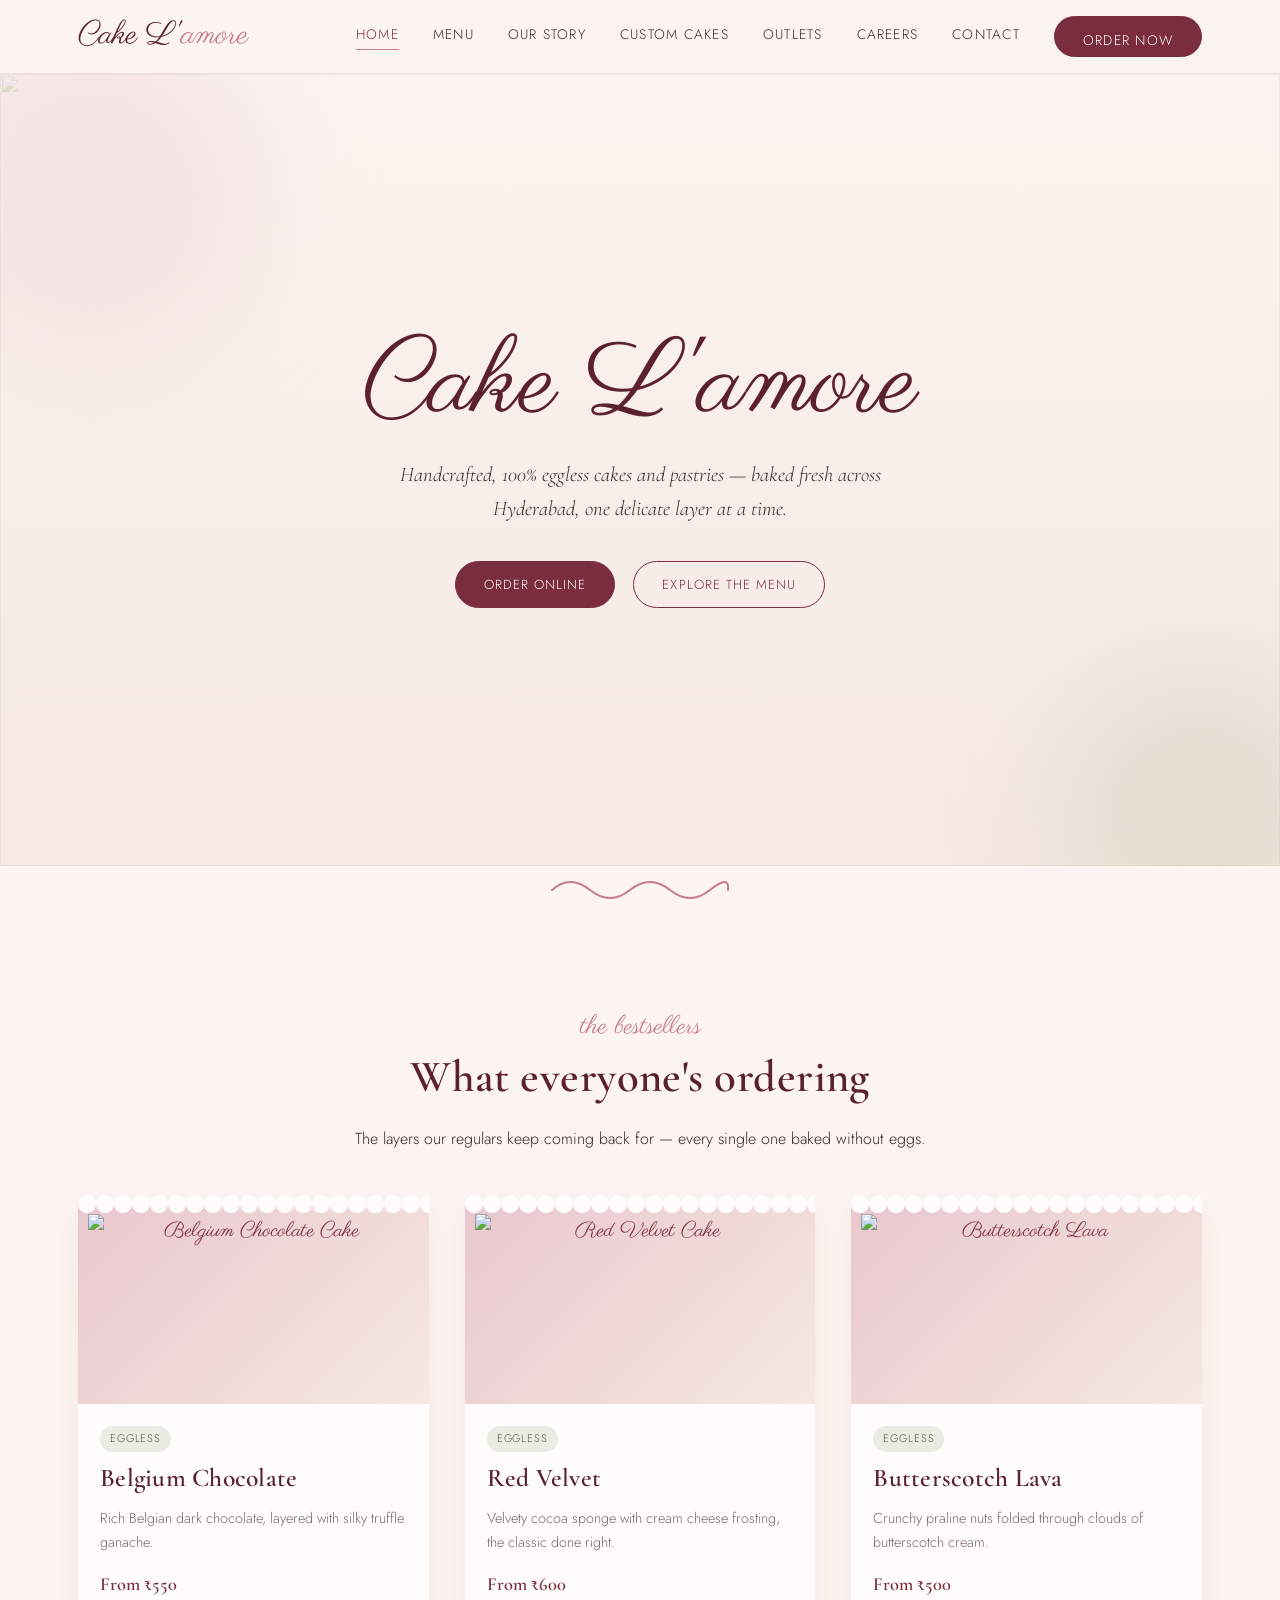
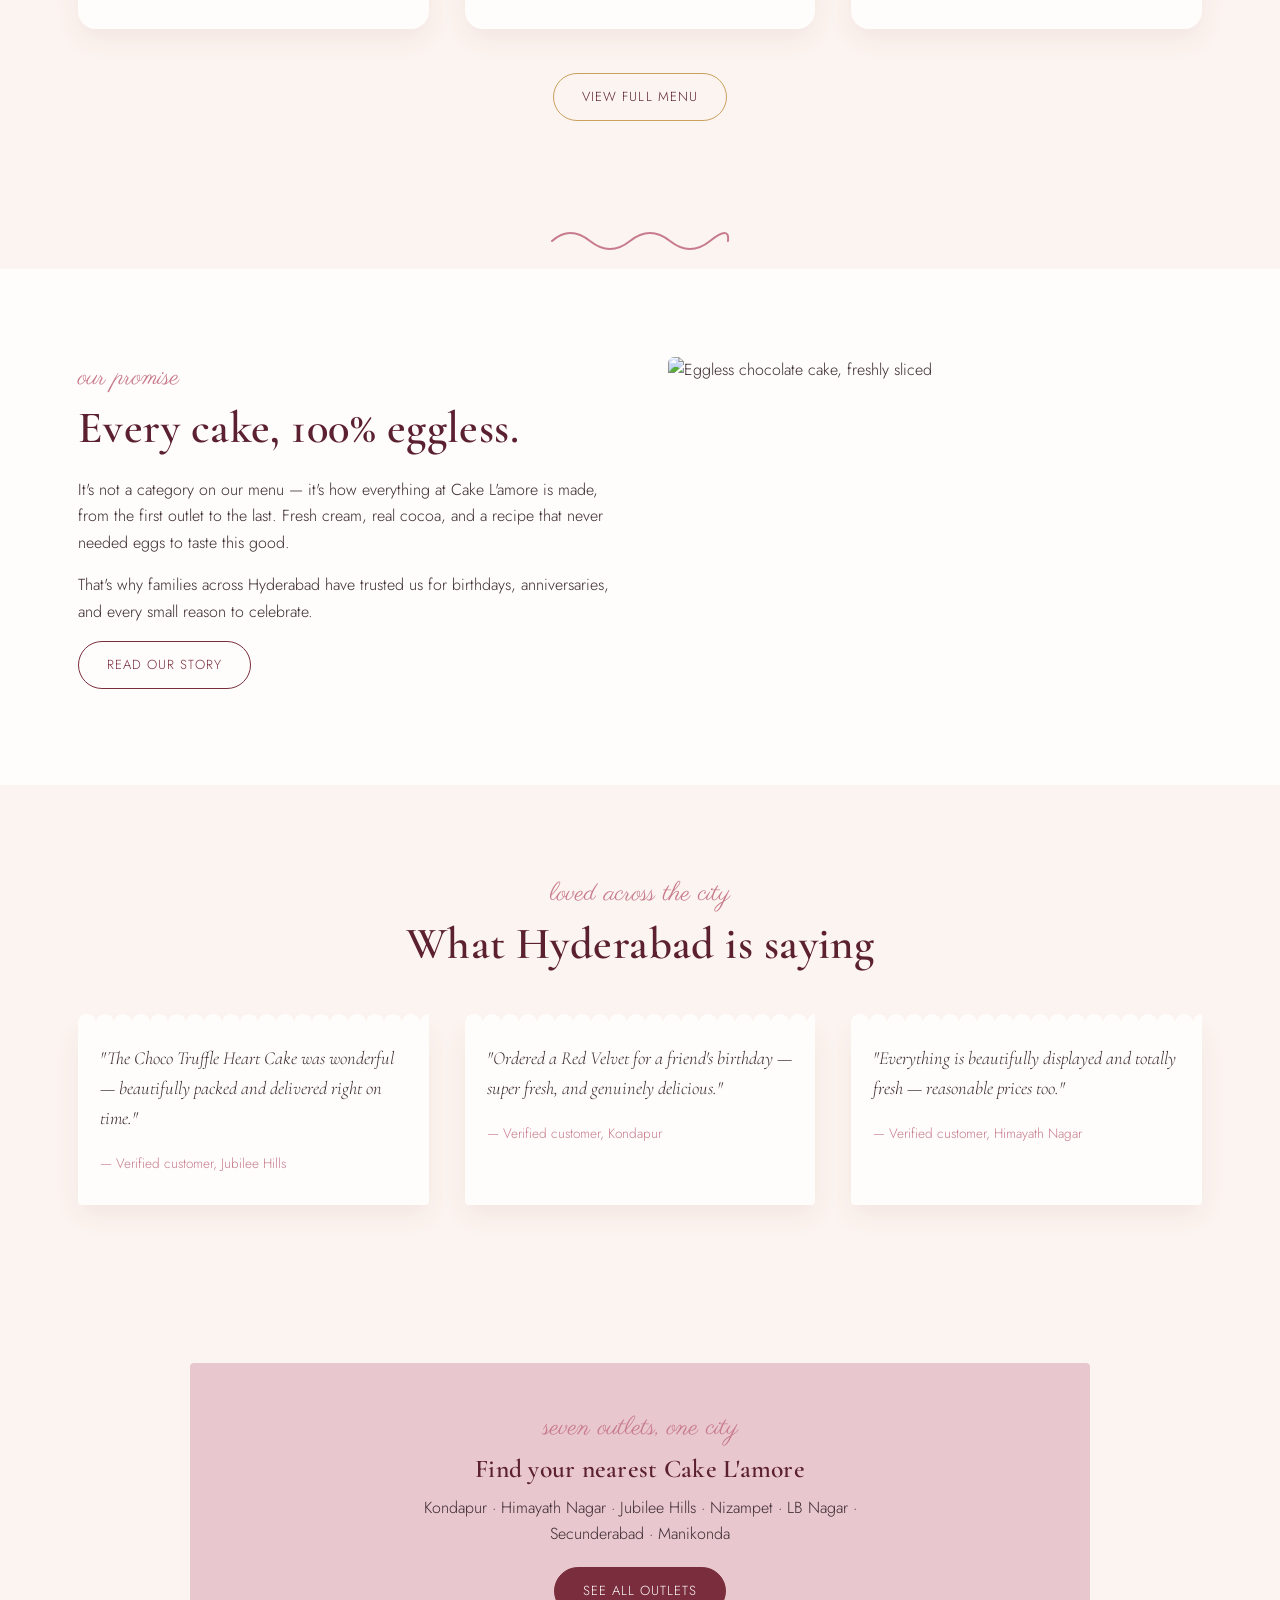
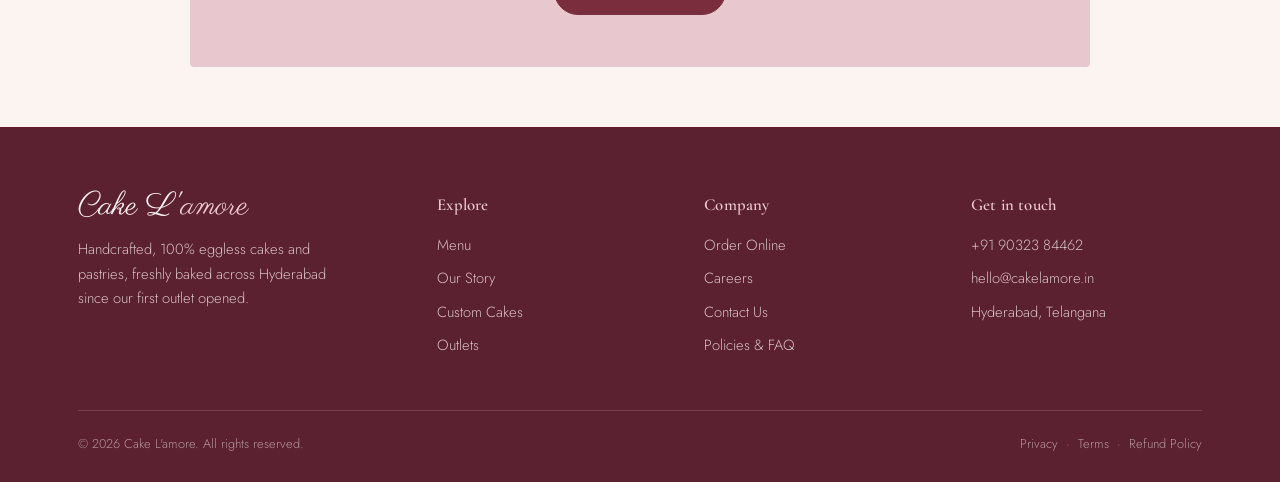
==== index.html @ 60b2424f "Add files via upload" ====
<!DOCTYPE html>
<html lang="en">
<head>
<meta charset="UTF-8">
<meta name="viewport" content="width=device-width, initial-scale=1.0">
<title>Cake L'amore — Handcrafted Eggless Cakes & Pastries, Hyderabad</title>
<meta name="description" content="Cake L'amore — 100% eggless cakes, pastries and desserts, freshly baked across Hyderabad. Order from your nearest outlet today.">
<link rel="stylesheet" href="style.css">
</head>
<body data-page="home">

<div id="loader" aria-hidden="true">
  <svg viewBox="0 0 300 100" xmlns="http://www.w3.org/2000/svg">
    <path d="M20,70 Q40,20 70,60 Q90,90 110,50 Q130,15 160,55 Q185,85 210,45 Q235,15 260,55" />
  </svg>
</div>

<header class="site">
  <div class="nav-inner">
    <a href="index.html" class="wordmark">Cake L'<span>amore</span></a>
    <nav class="links">
      <a href="index.html" data-nav="home">Home</a>
      <a href="menu.html" data-nav="menu">Menu</a>
      <a href="our-story.html" data-nav="story">Our Story</a>
      <a href="custom-cakes.html" data-nav="custom">Custom Cakes</a>
      <a href="outlets.html" data-nav="outlets">Outlets</a>
      <a href="careers.html" data-nav="careers">Careers</a>
      <a href="contact.html" data-nav="contact">Contact</a>
      <a href="order.html" class="btn solid">Order Now</a>
    </nav>
    <button class="hamburger" aria-label="Menu"><span></span><span></span><span></span></button>
  </div>
</header>

<section class="hero">
  <img src="https://images.unsplash.com/photo-1687722157890-9f58d5cd26d4?auto=format&fit=crop&w=1600&q=80" alt="" style="position:absolute;inset:0;width:100%;height:100%;object-fit:cover;opacity:.22;z-index:0">
  <div class="hero-blob a"></div>
  <div class="hero-blob b"></div>
  <div class="container">
    <div class="wordmark-hero">Cake L'amore</div>
    <p class="lede">Handcrafted, 100% eggless cakes and pastries — baked fresh across Hyderabad, one delicate layer at a time.</p>
    <div class="hero-cta">
      <a href="order.html" class="btn solid">Order Online</a>
      <a href="menu.html" class="btn">Explore the Menu</a>
    </div>
  </div>
</section>

<div class="swirl"><svg viewBox="0 0 180 36"><path d="M2,18 Q20,2 40,18 T80,18 T120,18 T160,18 T178,18"/></svg></div>

<section>
  <div class="container">
    <div class="section-head reveal">
      <span class="eyebrow">the bestsellers</span>
      <h2>What everyone's ordering</h2>
      <p>The layers our regulars keep coming back for — every single one baked without eggs.</p>
    </div>
    <div class="grid">
      <article class="card reveal">
        <div class="thumb"><img src="https://images.unsplash.com/photo-1517427294546-5aa121f68e8a?auto=format&fit=crop&w=800&q=80" alt="Belgium Chocolate Cake" loading="lazy"></div>
        <div class="body">
          <span class="tag">Eggless</span>
          <h3>Belgium Chocolate</h3>
          <p style="font-size:.9rem;color:rgba(58,42,46,.7)">Rich Belgian dark chocolate, layered with silky truffle ganache.</p>
          <span class="price">From ₹550</span>
        </div>
      </article>
      <article class="card reveal">
        <div class="thumb"><img src="https://images.unsplash.com/photo-1635117492718-695a17a5977a?auto=format&fit=crop&w=800&q=80" alt="Red Velvet Cake" loading="lazy"></div>
        <div class="body">
          <span class="tag">Eggless</span>
          <h3>Red Velvet</h3>
          <p style="font-size:.9rem;color:rgba(58,42,46,.7)">Velvety cocoa sponge with cream cheese frosting, the classic done right.</p>
          <span class="price">From ₹600</span>
        </div>
      </article>
      <article class="card reveal">
        <div class="thumb"><img src="https://images.unsplash.com/photo-1698688334089-c68105801d02?auto=format&fit=crop&w=800&q=80" alt="Butterscotch Lava" loading="lazy"></div>
        <div class="body">
          <span class="tag">Eggless</span>
          <h3>Butterscotch Lava</h3>
          <p style="font-size:.9rem;color:rgba(58,42,46,.7)">Crunchy praline nuts folded through clouds of butterscotch cream.</p>
          <span class="price">From ₹500</span>
        </div>
      </article>
    </div>
    <div style="text-align:center;margin-top:44px" class="reveal">
      <a href="menu.html" class="btn gold">View Full Menu</a>
    </div>
  </div>
</section>

<div class="swirl"><svg viewBox="0 0 180 36"><path d="M2,18 Q20,2 40,18 T80,18 T120,18 T160,18 T178,18"/></svg></div>

<section style="background:var(--white)">
  <div class="container" style="display:grid;grid-template-columns:1fr 1fr;gap:56px;align-items:center">
    <div class="reveal">
      <span class="eyebrow">our promise</span>
      <h2>Every cake, 100% eggless.</h2>
      <p>It's not a category on our menu — it's how everything at Cake L'amore is made, from the first outlet to the last. Fresh cream, real cocoa, and a recipe that never needed eggs to taste this good.</p>
      <p>That's why families across Hyderabad have trusted us for birthdays, anniversaries, and every small reason to celebrate.</p>
      <a href="our-story.html" class="btn">Read Our Story</a>
    </div>
    <div class="reveal" style="border-radius:6px;height:340px;overflow:hidden">
      <img src="https://images.unsplash.com/photo-1517427294546-5aa121f68e8a?auto=format&fit=crop&w=1000&q=80" alt="Eggless chocolate cake, freshly sliced" style="width:100%;height:100%;object-fit:cover">
    </div>
  </div>
</section>

<section>
  <div class="container">
    <div class="section-head reveal">
      <span class="eyebrow">loved across the city</span>
      <h2>What Hyderabad is saying</h2>
    </div>
    <div class="grid">
      <div class="card reveal" style="border-radius:4px">
        <div class="body">
          <p style="font-style:italic;font-family:var(--display);font-size:1.15rem;color:var(--ink)">"The Choco Truffle Heart Cake was wonderful — beautifully packed and delivered right on time."</p>
          <p style="font-size:.85rem;color:var(--rose);margin:0">— Verified customer, Jubilee Hills</p>
        </div>
      </div>
      <div class="card reveal" style="border-radius:4px">
        <div class="body">
          <p style="font-style:italic;font-family:var(--display);font-size:1.15rem;color:var(--ink)">"Ordered a Red Velvet for a friend's birthday — super fresh, and genuinely delicious."</p>
          <p style="font-size:.85rem;color:var(--rose);margin:0">— Verified customer, Kondapur</p>
        </div>
      </div>
      <div class="card reveal" style="border-radius:4px">
        <div class="body">
          <p style="font-style:italic;font-family:var(--display);font-size:1.15rem;color:var(--ink)">"Everything is beautifully displayed and totally fresh — reasonable prices too."</p>
          <p style="font-size:.85rem;color:var(--rose);margin:0">— Verified customer, Himayath Nagar</p>
        </div>
      </div>
    </div>
  </div>
</section>

<div class="banner reveal">
  <span class="eyebrow">seven outlets, one city</span>
  <h3>Find your nearest Cake L'amore</h3>
  <p style="max-width:480px;margin:0 auto 20px">Kondapur · Himayath Nagar · Jubilee Hills · Nizampet · LB Nagar · Secunderabad · Manikonda</p>
  <a href="outlets.html" class="btn solid">See All Outlets</a>
</div>

<footer class="site">
  <div class="container">
    <div class="foot-grid">
      <div>
        <div class="wordmark">Cake L'<span>amore</span></div>
        <p style="margin-top:14px;max-width:260px">Handcrafted, 100% eggless cakes and pastries, freshly baked across Hyderabad since our first outlet opened.</p>
      </div>
      <div>
        <h4>Explore</h4>
        <a href="menu.html">Menu</a>
        <a href="our-story.html">Our Story</a>
        <a href="custom-cakes.html">Custom Cakes</a>
        <a href="outlets.html">Outlets</a>
      </div>
      <div>
        <h4>Company</h4>
        <a href="order.html">Order Online</a>
        <a href="careers.html">Careers</a>
        <a href="contact.html">Contact Us</a>
        <a href="policies.html">Policies &amp; FAQ</a>
      </div>
      <div>
        <h4>Get in touch</h4>
        <a href="tel:+919032384462">+91 90323 84462</a>
        <a href="mailto:hello@cakelamore.in">hello@cakelamore.in</a>
        <p>Hyderabad, Telangana</p>
      </div>
    </div>
    <div class="foot-bottom">
      <span>© 2026 Cake L'amore. All rights reserved.</span>
      <span><a href="policies.html">Privacy</a> &nbsp;·&nbsp; <a href="policies.html">Terms</a> &nbsp;·&nbsp; <a href="policies.html">Refund Policy</a></span>
    </div>
  </div>
</footer>
<script src="script.js"></script>
</body>
</html>
---- style.css ----
/* ===================================================================
   CAKE L'AMORE — shared stylesheet
   Design language: French patisserie, soft pastel, restrained motion
=================================================================== */

@import url('https://fonts.googleapis.com/css2?family=Cormorant+Garamond:ital,wght@0,400;0,500;0,600;0,700;1,500;1,600&family=Parisienne&family=Jost:wght@300;400;500;600&display=swap');

:root{
  --cream:        #FCF4F0;
  --cream-deep:    #F6E8E2;
  --rose:          #C77B8C;
  --rose-soft:     #E9C7CE;
  --wine:          #7A2E3D;
  --wine-deep:     #5C2130;
  --ink:           #3A2A2E;
  --gold:          #C9A15D;
  --sage:          #A8B89A;
  --white:         #FFFDFB;

  --display: 'Cormorant Garamond', serif;
  --script:  'Parisienne', cursive;
  --body:    'Jost', sans-serif;

  --max: 1180px;
  --radius: 4px;
  --ease: cubic-bezier(.4,.05,.2,1);
}

*,*::before,*::after{ box-sizing:border-box; }
html{ scroll-behavior:smooth; }
body{
  margin:0;
  background:var(--cream);
  color:var(--ink);
  font-family:var(--body);
  font-weight:300;
  line-height:1.65;
  -webkit-font-smoothing:antialiased;
}
img{ max-width:100%; display:block; }
a{ color:inherit; text-decoration:none; }
h1,h2,h3,h4{
  font-family:var(--display);
  font-weight:600;
  color:var(--wine-deep);
  margin:0 0 .5em;
  letter-spacing:.01em;
}
h1{ font-size:clamp(2.6rem,6vw,4.6rem); font-weight:600; line-height:1.08; }
h2{ font-size:clamp(1.9rem,4vw,2.8rem); line-height:1.15; }
h3{ font-size:clamp(1.3rem,2.4vw,1.6rem); line-height:1.25; }
p{ margin:0 0 1em; }
.container{ max-width:var(--max); margin:0 auto; padding:0 28px; }

::selection{ background:var(--rose-soft); color:var(--wine-deep); }
:focus-visible{ outline:2px solid var(--wine); outline-offset:3px; }

/* ---------- eyebrow / script label ---------- */
.eyebrow{
  font-family:var(--script);
  font-size:1.6rem;
  color:var(--rose);
  display:inline-block;
  margin-bottom:.15em;
}

/* ---------- loader ---------- */
#loader{
  position:fixed; inset:0; z-index:999;
  background:var(--cream);
  display:flex; align-items:center; justify-content:center;
  transition:opacity .6s var(--ease), visibility .6s var(--ease);
}
#loader svg{ width:220px; height:auto; }
#loader path{
  fill:none; stroke:var(--gold); stroke-width:2;
  stroke-dasharray:600; stroke-dashoffset:600;
  animation:draw 1.1s var(--ease) forwards;
}
@keyframes draw{ to{ stroke-dashoffset:0; } }
#loader.hide{ opacity:0; visibility:hidden; }
@media (prefers-reduced-motion:reduce){
  #loader{ display:none !important; }
}

/* ---------- header ---------- */
header.site{
  position:sticky; top:0; z-index:100;
  background:rgba(252,244,240,.92);
  backdrop-filter:blur(6px);
  border-bottom:1px solid rgba(122,46,61,.1);
}
.nav-inner{
  max-width:var(--max); margin:0 auto; padding:16px 28px;
  display:flex; align-items:center; justify-content:space-between;
}
.wordmark{
  font-family:var(--script);
  font-size:2rem;
  color:var(--wine-deep);
  line-height:1;
}
.wordmark span{ color:var(--rose); }
nav.links{ display:flex; gap:34px; align-items:center; }
nav.links a{
  font-size:.86rem; letter-spacing:.09em; text-transform:uppercase;
  color:var(--ink); position:relative; padding-bottom:4px;
}
nav.links a::after{
  content:''; position:absolute; left:0; bottom:0; width:0; height:1px;
  background:var(--rose); transition:width .35s var(--ease);
}
nav.links a:hover::after, nav.links a.active::after{ width:100%; }
nav.links a.active{ color:var(--wine); }
.btn{
  display:inline-block; padding:12px 28px;
  font-family:var(--body); font-size:.82rem; letter-spacing:.08em; text-transform:uppercase;
  border:1.5px solid var(--wine); border-radius:100px;
  color:var(--wine); position:relative; overflow:hidden;
  transition:color .4s var(--ease);
}
.btn::before{
  content:''; position:absolute; inset:0; background:var(--wine);
  transform:scaleX(0); transform-origin:left; transition:transform .4s var(--ease); z-index:-1;
}
.btn:hover{ color:var(--white); }
.btn:hover::before{ transform:scaleX(1); }
.btn.solid{ background:var(--wine); color:var(--white); }
.btn.solid::before{ background:var(--wine-deep); }
.btn.gold{ border-color:var(--gold); color:var(--wine-deep); }
.btn.gold::before{ background:var(--gold); }
.btn.gold:hover{ color:var(--wine-deep); }

.hamburger{ display:none; flex-direction:column; gap:5px; cursor:pointer; background:none; border:none; }
.hamburger span{ width:24px; height:1.5px; background:var(--ink); display:block; }

/* ---------- hero ---------- */
.hero{
  min-height:88vh; display:flex; align-items:center; position:relative;
  background:linear-gradient(180deg, var(--cream) 0%, var(--cream-deep) 100%);
  overflow:hidden;
}
.hero .container{ position:relative; z-index:2; text-align:center; }
.hero .wordmark-hero{
  font-family:var(--script); color:var(--wine-deep);
  font-size:clamp(3rem,9vw,6.5rem); line-height:1.05;
}
.hero p.lede{
  font-family:var(--display); font-style:italic; font-size:1.3rem;
  color:var(--ink); max-width:520px; margin:18px auto 34px;
}
.hero-cta{ display:flex; gap:18px; justify-content:center; flex-wrap:wrap; }
.hero-blob{
  position:absolute; border-radius:50%; filter:blur(60px); opacity:.35; z-index:1;
}
.hero-blob.a{ width:340px; height:340px; background:var(--rose-soft); top:-60px; left:-80px; }
.hero-blob.b{ width:280px; height:280px; background:var(--sage); bottom:-80px; right:-60px; opacity:.25; }

/* ---------- swirl divider (signature element) ---------- */
.swirl{ display:flex; justify-content:center; margin:6px 0 10px; }
.swirl svg{ width:180px; height:36px; overflow:visible; }
.swirl path{
  fill:none; stroke:var(--rose); stroke-width:2; stroke-linecap:round;
  stroke-dasharray:400; stroke-dashoffset:400;
  transition:stroke-dashoffset 1.1s var(--ease);
}
.swirl.in-view path{ stroke-dashoffset:0; }

/* ---------- sections ---------- */
section{ padding:88px 0; }
.section-head{ text-align:center; max-width:640px; margin:0 auto 52px; }
.reveal{ opacity:0; transform:translateY(26px); transition:opacity .8s var(--ease), transform .8s var(--ease); }
.reveal.in-view{ opacity:1; transform:none; }

/* ---------- cards / grid ---------- */
.grid{ display:grid; grid-template-columns:repeat(3,1fr); gap:36px; }
.card{
  position:relative; background:var(--white); border-radius:2px 2px 18px 18px;
  padding-bottom:8px; box-shadow:0 10px 26px rgba(122,46,61,.07);
  transition:transform .45s var(--ease), box-shadow .45s var(--ease);
}
.card::before{
  content:''; position:absolute; top:-9px; left:0; right:0; height:18px;
  background-image:radial-gradient(circle at 9px 9px, var(--white) 8.5px, transparent 9.5px);
  background-size:18px 18px; background-repeat:repeat-x;
}
.card:hover{ transform:translateY(-8px); box-shadow:0 22px 40px rgba(122,46,61,.16); }
.card .thumb{
  height:200px; background:linear-gradient(135deg,var(--rose-soft),var(--cream-deep));
  display:flex; align-items:center; justify-content:center;
  font-family:var(--script); color:var(--wine); font-size:1.3rem; text-align:center; padding:10px;
  overflow:hidden;
}
.card .thumb img{ width:100%; height:100%; object-fit:cover; transition:transform .6s var(--ease); }
.card:hover .thumb img{ transform:scale(1.08); }
.card .body{ padding:20px 22px 22px; }
.tag{
  display:inline-block; font-size:.68rem; letter-spacing:.08em; text-transform:uppercase;
  background:rgba(168,184,154,.25); color:#4b5c40; padding:4px 10px; border-radius:100px; margin-bottom:10px;
}
.price{ font-family:var(--display); font-weight:600; color:var(--wine); font-size:1.15rem; }

/* ---------- footer ---------- */
footer.site{ background:var(--wine-deep); color:var(--cream); padding:64px 0 28px; margin-top:60px; }
footer.site .wordmark{ color:var(--cream); }
footer.site .wordmark span{ color:var(--rose-soft); }
.foot-grid{ display:grid; grid-template-columns:1.4fr 1fr 1fr 1fr; gap:36px; margin-bottom:44px; }
.foot-grid h4{ color:var(--rose-soft); font-size:1.05rem; margin-bottom:14px; }
.foot-grid a, .foot-grid p{ color:rgba(252,244,240,.75); font-size:.92rem; display:block; margin-bottom:9px; }
.foot-grid a:hover{ color:var(--gold); }
.foot-bottom{
  border-top:1px solid rgba(252,244,240,.15); padding-top:22px;
  display:flex; justify-content:space-between; flex-wrap:wrap; gap:10px;
  font-size:.8rem; color:rgba(252,244,240,.55);
}

/* ---------- forms ---------- */
.form-box{ background:var(--white); border-radius:4px; padding:40px; box-shadow:0 10px 30px rgba(122,46,61,.08); }
label{ display:block; font-size:.78rem; letter-spacing:.06em; text-transform:uppercase; color:var(--wine); margin:18px 0 6px; }
label:first-child{ margin-top:0; }
input, select, textarea{
  width:100%; padding:13px 14px; font-family:var(--body); font-size:.95rem;
  border:1px solid rgba(122,46,61,.2); border-radius:3px; background:var(--cream);
  color:var(--ink); transition:border-color .3s var(--ease);
}
input:focus, select:focus, textarea:focus{ border-color:var(--rose); outline:none; }
textarea{ resize:vertical; min-height:110px; }
.form-note{ font-size:.82rem; color:rgba(58,42,46,.6); margin-top:16px; }

/* ---------- timeline (Our Story) ---------- */
.timeline{ position:relative; max-width:760px; margin:0 auto; }
.timeline::before{ content:''; position:absolute; left:18px; top:0; bottom:0; width:1px; background:rgba(122,46,61,.2); }
.t-item{ position:relative; padding-left:56px; margin-bottom:48px; }
.t-item::before{
  content:''; position:absolute; left:11px; top:4px; width:15px; height:15px; border-radius:50%;
  background:var(--rose); border:3px solid var(--cream);
  box-shadow:0 0 0 1px var(--rose);
}
.t-year{ font-family:var(--display); font-style:italic; color:var(--rose); font-size:1.1rem; }

/* ---------- accordion (Policies) ---------- */
.accordion-item{ border-bottom:1px solid rgba(122,46,61,.15); }
.accordion-item h3{ margin:0; }
.accordion-item button{
  width:100%; text-align:left; background:none; border:none; cursor:pointer;
  padding:26px 4px; display:flex; justify-content:space-between; align-items:center;
  font-family:var(--display); font-size:1.3rem; color:var(--wine-deep); font-weight:600;
}
.accordion-item .plus{ font-size:1.6rem; color:var(--rose); transition:transform .35s var(--ease); }
.accordion-item.open .plus{ transform:rotate(45deg); }
.accordion-body{ max-height:0; overflow:hidden; transition:max-height .5s var(--ease); }
.accordion-body div{ padding:0 4px 26px; color:rgba(58,42,46,.85); font-size:.95rem; }
.accordion-body ul{ padding-left:20px; }
.accordion-body li{ margin-bottom:8px; }

/* ---------- outlets ---------- */
.outlet-card{
  background:var(--white); border-radius:4px; padding:26px 28px; box-shadow:0 8px 22px rgba(122,46,61,.06);
  display:flex; justify-content:space-between; gap:20px; flex-wrap:wrap; align-items:flex-start;
}
.outlet-card + .outlet-card{ margin-top:18px; }
.outlet-card h3{ margin-bottom:6px; }
.outlet-card .meta{ font-size:.88rem; color:rgba(58,42,46,.7); }
.outlet-card .meta strong{ color:var(--wine); }

/* ---------- order-partner cards ---------- */
.partner-grid{ display:grid; grid-template-columns:repeat(3,1fr); gap:28px; }
.partner-card{
  background:var(--white); border-radius:4px; padding:36px 28px; text-align:center;
  box-shadow:0 10px 26px rgba(122,46,61,.07); transition:transform .4s var(--ease);
}
.partner-card:hover{ transform:translateY(-6px); }
.partner-card .icon{
  width:58px; height:58px; margin:0 auto 18px; border-radius:50%;
  background:var(--rose-soft); display:flex; align-items:center; justify-content:center;
  font-family:var(--script); font-size:1.5rem; color:var(--wine-deep);
}

/* ---------- utility banners ---------- */
.banner{
  background:var(--rose-soft); border-radius:4px; padding:44px; text-align:center;
  margin:70px auto 0; max-width:900px;
}
.banner h3{ margin-bottom:10px; }

/* ---------- responsive ---------- */
@media (max-width:960px){
  .grid{ grid-template-columns:repeat(2,1fr); }
  .foot-grid{ grid-template-columns:1fr 1fr; }
  .partner-grid{ grid-template-columns:1fr; }
}
@media (max-width:720px){
  nav.links{
    position:fixed; top:64px; left:0; right:0; background:var(--cream);
    flex-direction:column; padding:24px 28px; gap:20px;
    transform:translateY(-120%); transition:transform .4s var(--ease);
    border-bottom:1px solid rgba(122,46,61,.1);
  }
  nav.links.open{ transform:translateY(0); }
  .hamburger{ display:flex; }
  .grid{ grid-template-columns:1fr; }
  .foot-grid{ grid-template-columns:1fr 1fr; }
  .outlet-card{ flex-direction:column; }
}
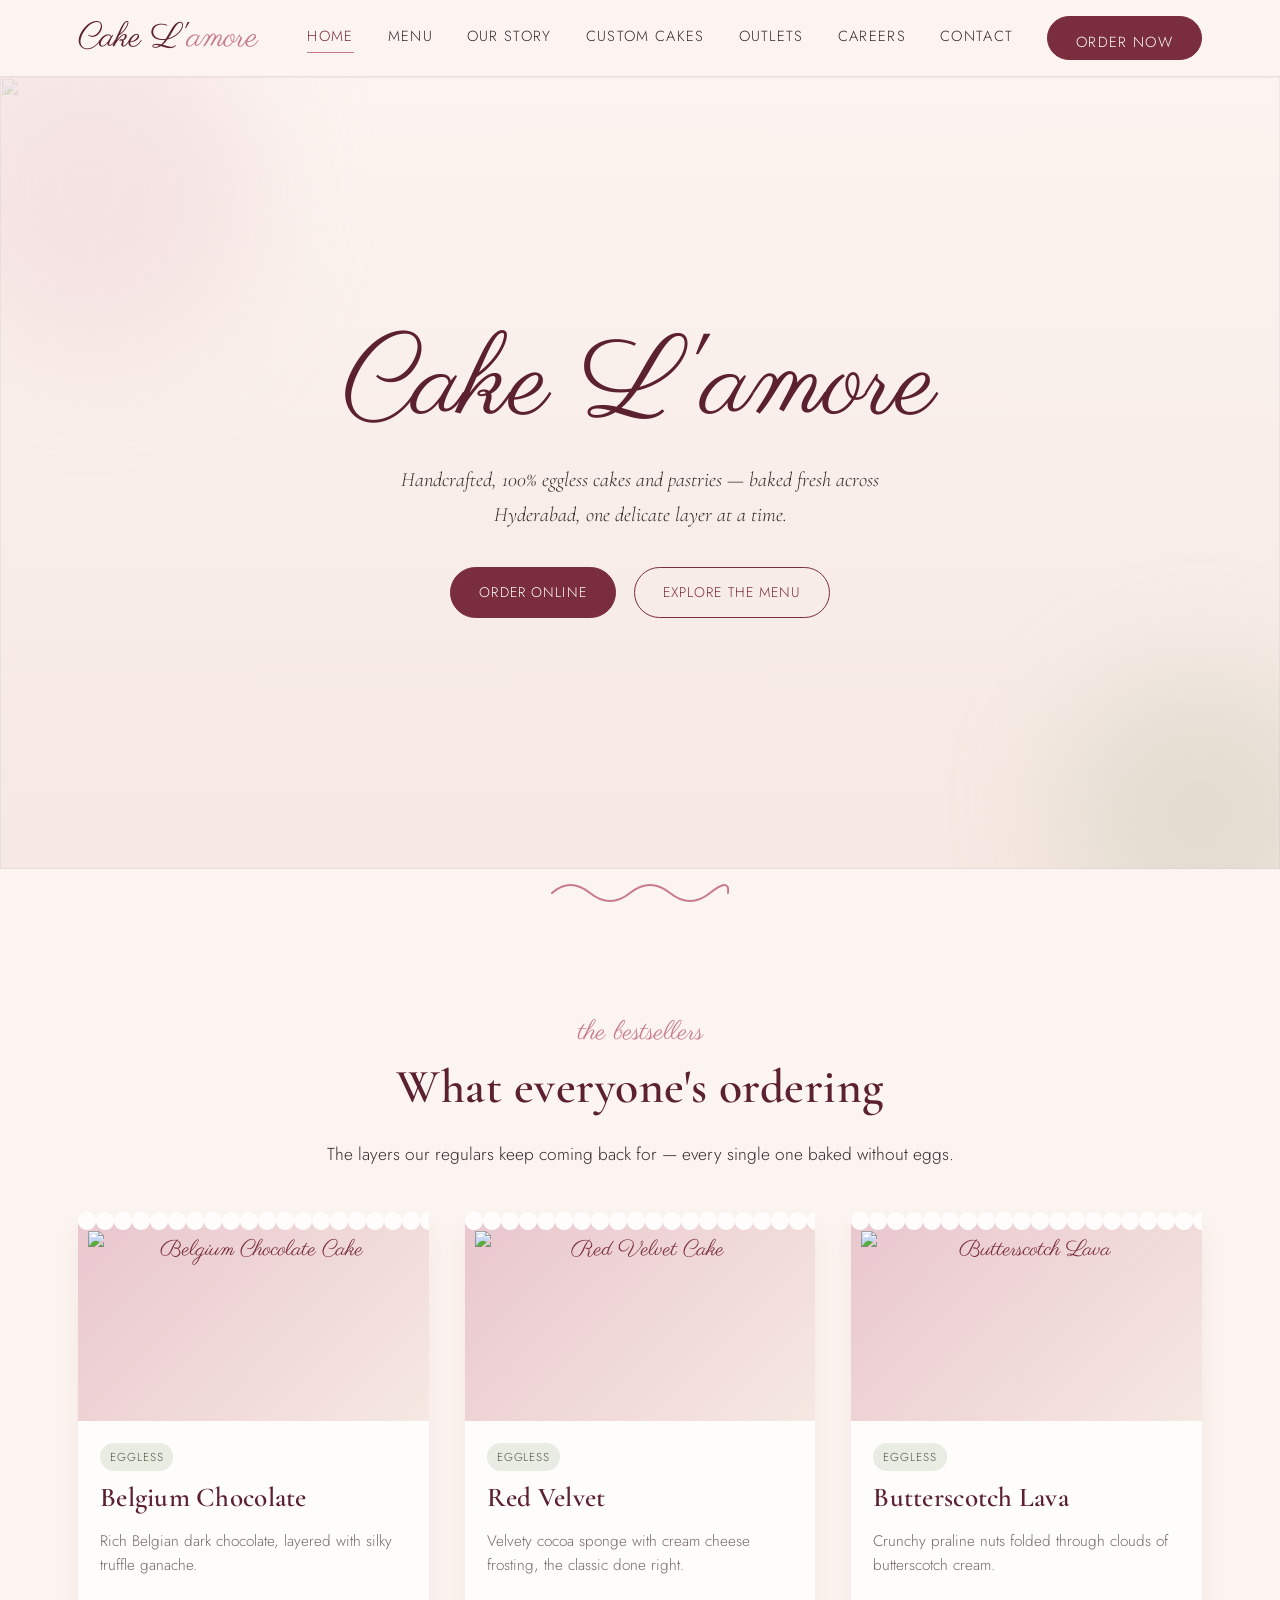
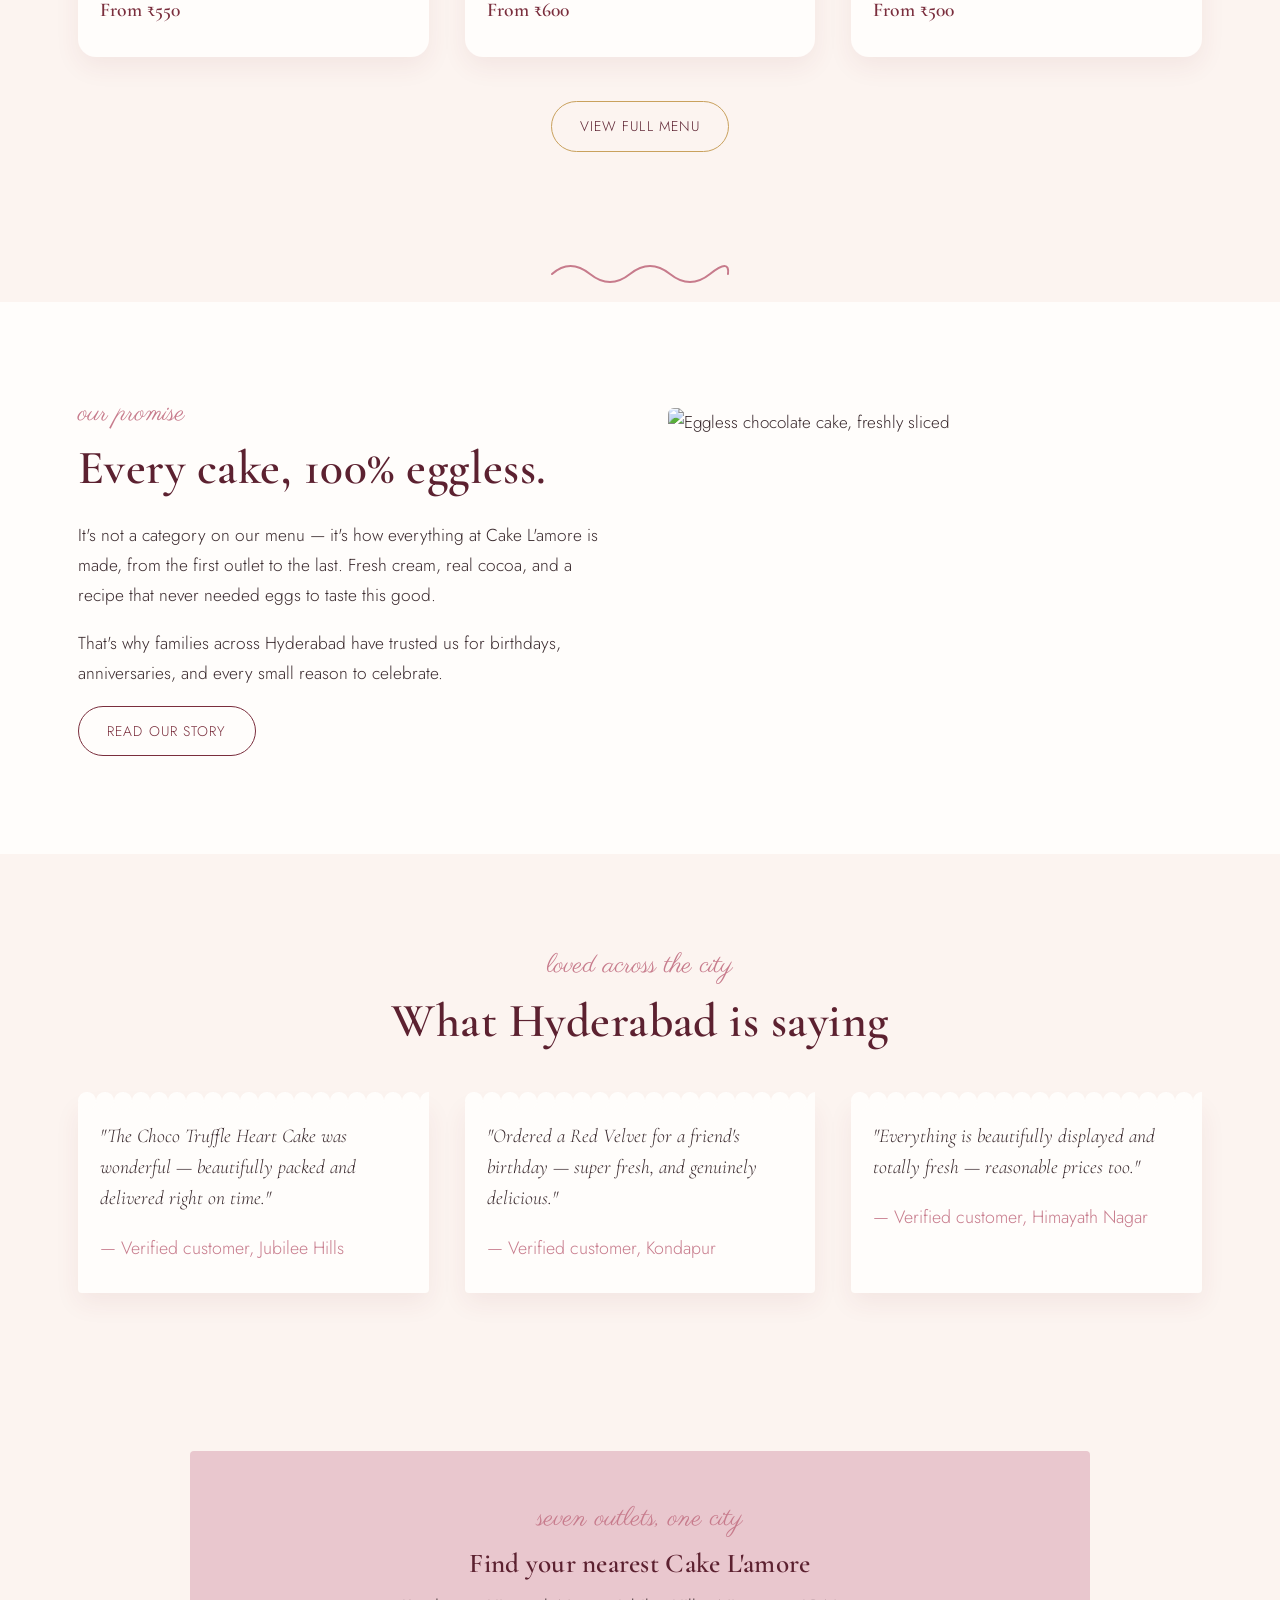
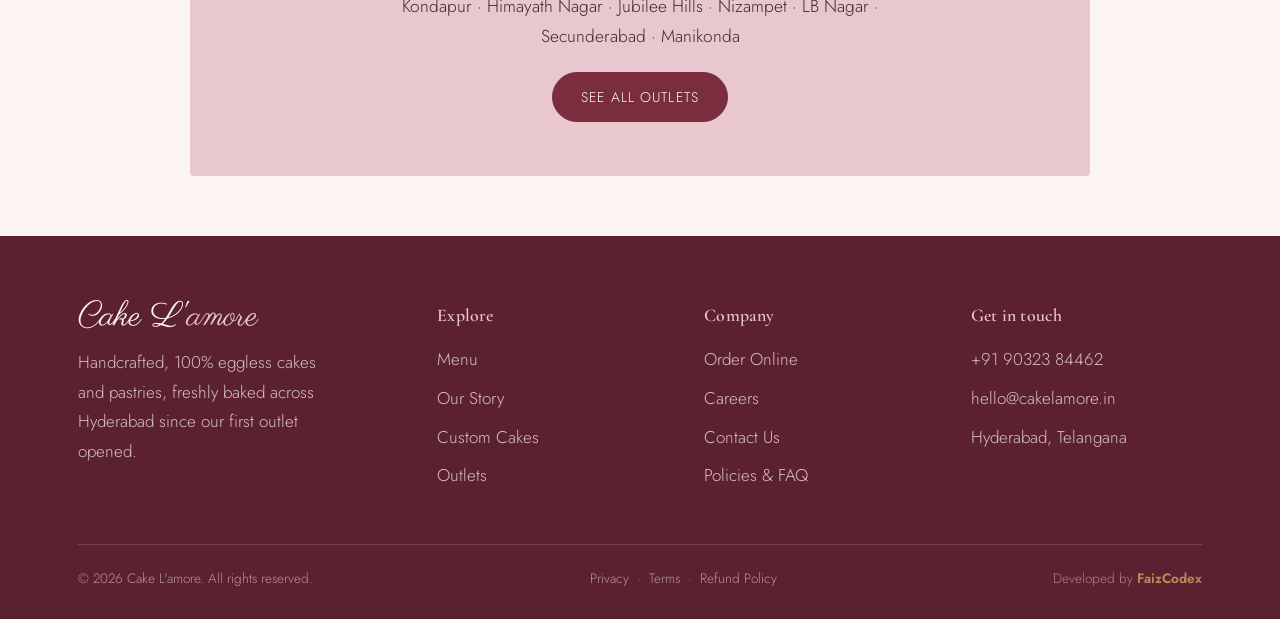
==== commit d0502015: "Add files via upload" ====
--- a/index.html
+++ b/index.html
@@ -174,6 +174,7 @@
     <div class="foot-bottom">
       <span>© 2026 Cake L'amore. All rights reserved.</span>
       <span><a href="policies.html">Privacy</a> &nbsp;·&nbsp; <a href="policies.html">Terms</a> &nbsp;·&nbsp; <a href="policies.html">Refund Policy</a></span>
+      <span class="dev-credit">Developed by <a href="https://www.faizcodex.com" target="_blank" rel="noopener">FaizCodex</a></span>
     </div>
   </div>
 </footer>
--- a/style.css
+++ b/style.css
@@ -302,3 +302,124 @@
   .foot-grid{ grid-template-columns:1fr 1fr; }
   .outlet-card{ flex-direction:column; }
 }
+
+/* ===================================================================
+   MOBILE RESPONSIVENESS + READABILITY FIXES
+=================================================================== */
+
+/* Boost base readability on phones — scales every rem-based size site-wide */
+@media (max-width:640px){
+  html{ font-size:17px; }
+  section{ padding:56px 0; }
+  .hero{ min-height:auto; padding:110px 0 64px; }
+  .container{ padding:0 22px; }
+  .section-head{ margin-bottom:38px; }
+}
+@media (max-width:400px){
+  .container{ padding:0 18px; }
+}
+
+/* Force any inline two-column layout (hero/story image blocks, contact page)
+   to stack — picture above, text below, or vice versa, never side-by-side */
+@media (max-width:760px){
+  [style*="grid-template-columns:1fr 1fr"],
+  [style*="grid-template-columns:1fr 1.2fr"]{
+    grid-template-columns:1fr !important;
+    gap:26px !important;
+  }
+  /* shrink the fixed-height image/illustration blocks so they don't
+     dominate the screen once stacked on a narrow phone */
+  [style*="height:340px"],
+  [style*="height:320px"]{
+    height:220px !important;
+  }
+}
+
+/* Contact page + any split layout: make sure children never force
+   the row wider than the viewport (this was the "shifting width" bug) */
+@media (max-width:760px){
+  .container > [style*="grid-template-columns"],
+  section > .container [style*="grid-template-columns"]{
+    width:100%;
+    max-width:100%;
+  }
+  .form-box{ padding:28px 22px; }
+}
+
+/* Prevent any element from causing horizontal scroll/shift on mobile */
+@media (max-width:760px){
+  html, body{ overflow-x:hidden; }
+  img{ max-width:100%; height:auto; }
+  .card .thumb img{ height:100%; }
+}
+
+/* Touch-friendlier nav + slightly larger small print for on-phone reading */
+@media (max-width:720px){
+  nav.links a{ font-size:1rem; padding:6px 0; }
+  .foot-grid a, .foot-grid p{ font-size:1rem; }
+  .outlet-card .meta{ font-size:.95rem; }
+  .accordion-body div{ font-size:1rem; }
+}
+
+/* Card/description copy was set quite small (.88–.9rem) — bump for mobile legibility */
+@media (max-width:640px){
+  [style*="font-size:.88rem"],
+  [style*="font-size:.9rem"]{
+    font-size:1rem !important;
+    line-height:1.6 !important;
+  }
+}
+
+/* ===================================================================
+   READABILITY PASS — larger base type across ALL devices, not just mobile
+=================================================================== */
+
+/* Raise the root size so every rem-based element (headings, buttons,
+   paragraphs, nav, forms) reads larger everywhere — desktop and mobile */
+html{ font-size:17px; }
+
+/* Body copy line-height a touch more open for comfortable reading */
+body{ line-height:1.75; }
+p{ font-size:1.02rem; }
+
+/* Every small "meta/description" text baked in as inline styles across
+   cards, timeline, outlets, careers, policies — bump them all up together */
+[style*="font-size:.82rem"],
+[style*="font-size:.85rem"],
+[style*="font-size:.86rem"],
+[style*="font-size:.88rem"],
+[style*="font-size:.92rem"],
+[style*="font-size:.95rem"]{
+  font-size:1.05rem !important;
+  line-height:1.65 !important;
+}
+
+/* Card descriptions specifically (menu items, bestsellers) */
+.card .body p{ font-size:1.05rem; line-height:1.6; }
+.hero p.lede{ font-size:1.2rem; }
+.outlet-card .meta{ font-size:1rem; }
+.form-note{ font-size:.95rem; }
+.accordion-body div{ font-size:1.02rem; line-height:1.7; }
+.foot-grid a, .foot-grid p{ font-size:1rem; }
+
+/* Push it a little further still on phones, where reading distance is closer
+   and the earlier fix wasn't enough */
+@media (max-width:640px){
+  html{ font-size:18px; }
+  p{ font-size:1.05rem; }
+  .card .body p{ font-size:1.08rem; }
+  [style*="font-size:.82rem"],
+  [style*="font-size:.85rem"],
+  [style*="font-size:.86rem"],
+  [style*="font-size:.88rem"],
+  [style*="font-size:.92rem"],
+  [style*="font-size:.95rem"]{
+    font-size:1.08rem !important;
+    line-height:1.7 !important;
+  }
+}
+
+/* footer developer credit */
+.dev-credit{ opacity:.85; }
+.dev-credit a{ color:var(--gold); font-weight:600; text-decoration:none; }
+.dev-credit a:hover{ text-decoration:underline; }
